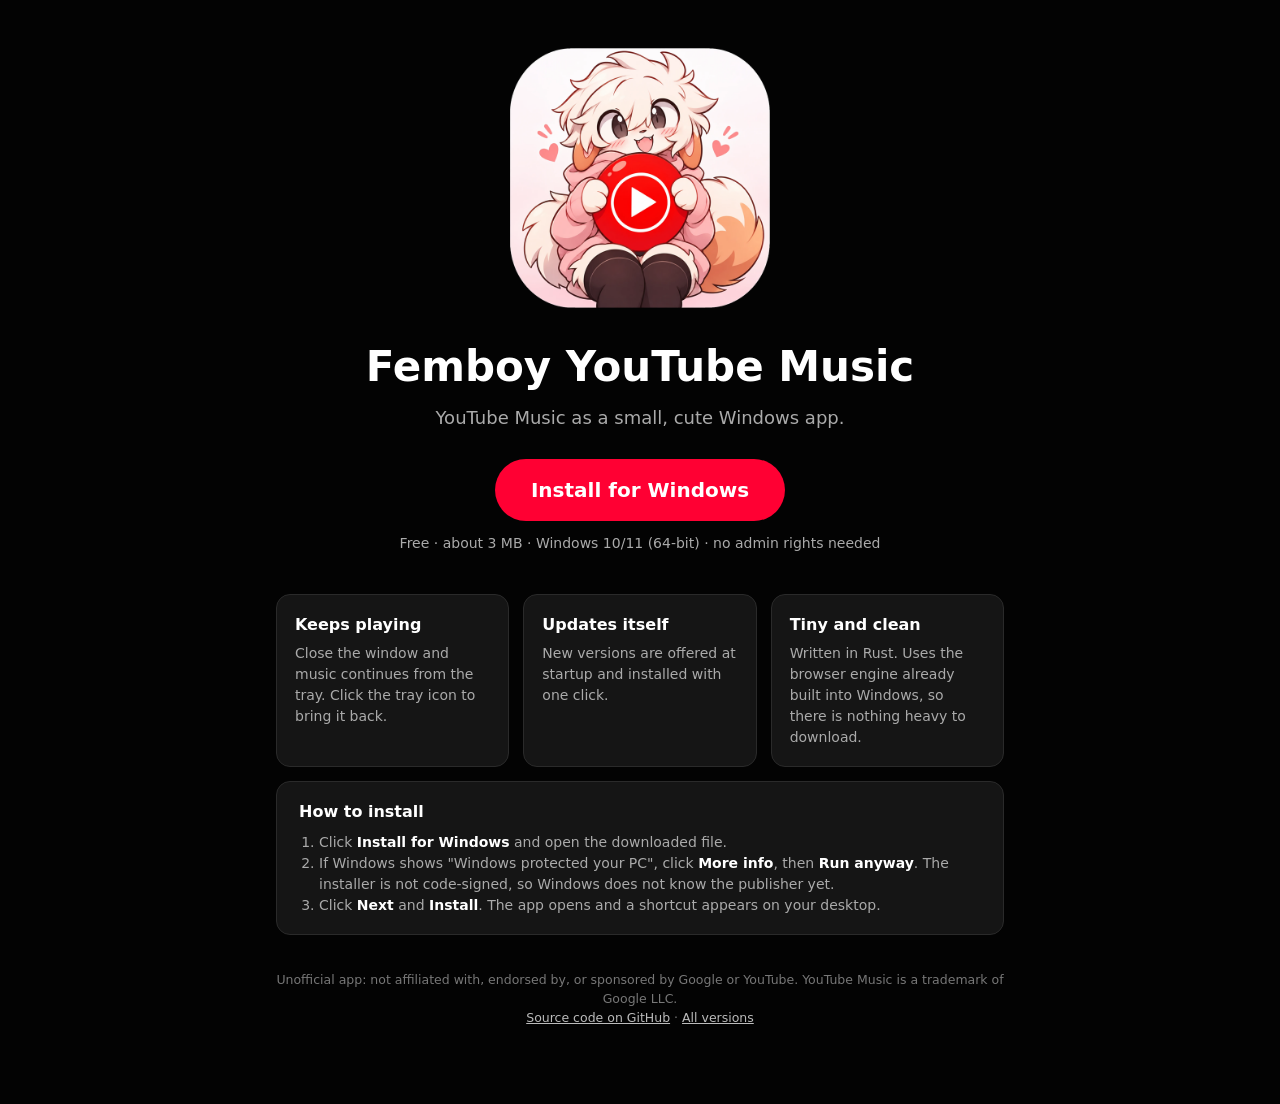
==== docs/index.html @ 1d7eea6f "Add download page (GitHub Pages) Co-Authored-By: Claude Fable 5.2 <noreply@anthropic.com>" ====
<!doctype html>
<html lang="en">
<head>
<meta charset="utf-8">
<meta name="viewport" content="width=device-width, initial-scale=1">
<title>Femboy YouTube Music</title>
<meta name="description" content="An unofficial YouTube Music desktop app for Windows. One-click install, tray playback, automatic updates.">
<link rel="icon" href="mascot.png">
<style>
  :root { --bg: #030303; --card: #151515; --line: #2a2a2a; --text: #fff; --muted: #aaa; --red: #ff0033; }
  * { box-sizing: border-box; }
  body { margin: 0; background: var(--bg); color: var(--text); font-family: "Segoe UI", system-ui, -apple-system, sans-serif; line-height: 1.5; }
  main { max-width: 760px; margin: 0 auto; padding: 48px 16px 64px; text-align: center; }
  .mascot { width: min(260px, 60vw); height: auto; animation: bob 1.8s ease-in-out infinite; }
  h1 { font-size: clamp(28px, 6vw, 42px); margin: 20px 0 6px; }
  .tagline { color: var(--muted); font-size: 18px; margin: 0 0 28px; }
  .install { display: inline-block; background: var(--red); color: #fff; text-decoration: none; font-weight: 700; font-size: 20px; padding: 16px 36px; border-radius: 999px; transition: transform .12s ease, filter .12s ease; }
  .install:hover { transform: translateY(-2px); filter: brightness(1.1); }
  .install:focus-visible { outline: 3px solid #fff; outline-offset: 3px; }
  .meta { color: var(--muted); font-size: 14px; margin: 12px 0 40px; }
  .grid { display: grid; grid-template-columns: repeat(auto-fit, minmax(210px, 1fr)); gap: 14px; text-align: left; }
  .card { background: var(--card); border: 1px solid var(--line); border-radius: 14px; padding: 18px; }
  .card h2 { font-size: 16px; margin: 0 0 6px; }
  .card p { margin: 0; color: var(--muted); font-size: 14px; }
  .steps { text-align: left; background: var(--card); border: 1px solid var(--line); border-radius: 14px; padding: 18px 22px; margin-top: 14px; }
  .steps h2 { font-size: 16px; margin: 0 0 8px; }
  .steps ol { margin: 0; padding-left: 20px; color: var(--muted); font-size: 14px; }
  .steps b { color: var(--text); }
  footer { color: #777; font-size: 12.5px; margin-top: 36px; }
  footer a { color: #bbb; }
  @keyframes bob { 50% { transform: translateY(-7px); } }
  @media (prefers-reduced-motion: reduce) { .mascot { animation: none; } .install { transition: none; } }
</style>
</head>
<body>
<main>
  <img class="mascot" src="mascot.png" alt="" width="260" height="260">
  <h1>Femboy YouTube Music</h1>
  <p class="tagline">YouTube Music as a small, cute Windows app.</p>
  <a class="install" href="https://github.com/ScaraKazuha/femboy-youtube-music/releases/latest/download/Femboy-YouTube-Music-setup.exe">Install for Windows</a>
  <p class="meta">Free · about 3 MB · Windows 10/11 (64-bit) · no admin rights needed</p>

  <div class="grid">
    <div class="card"><h2>Keeps playing</h2><p>Close the window and music continues from the tray. Click the tray icon to bring it back.</p></div>
    <div class="card"><h2>Updates itself</h2><p>New versions are offered at startup and installed with one click.</p></div>
    <div class="card"><h2>Tiny and clean</h2><p>Written in Rust. Uses the browser engine already built into Windows, so there is nothing heavy to download.</p></div>
  </div>

  <div class="steps">
    <h2>How to install</h2>
    <ol>
      <li>Click <b>Install for Windows</b> and open the downloaded file.</li>
      <li>If Windows shows "Windows protected your PC", click <b>More info</b>, then <b>Run anyway</b>. The installer is not code-signed, so Windows does not know the publisher yet.</li>
      <li>Click <b>Next</b> and <b>Install</b>. The app opens and a shortcut appears on your desktop.</li>
    </ol>
  </div>

  <footer>
    <p>Unofficial app: not affiliated with, endorsed by, or sponsored by Google or YouTube. YouTube Music is a trademark of Google LLC.<br>
    <a href="https://github.com/ScaraKazuha/femboy-youtube-music">Source code on GitHub</a> · <a href="https://github.com/ScaraKazuha/femboy-youtube-music/releases">All versions</a></p>
  </footer>
</main>
</body>
</html>
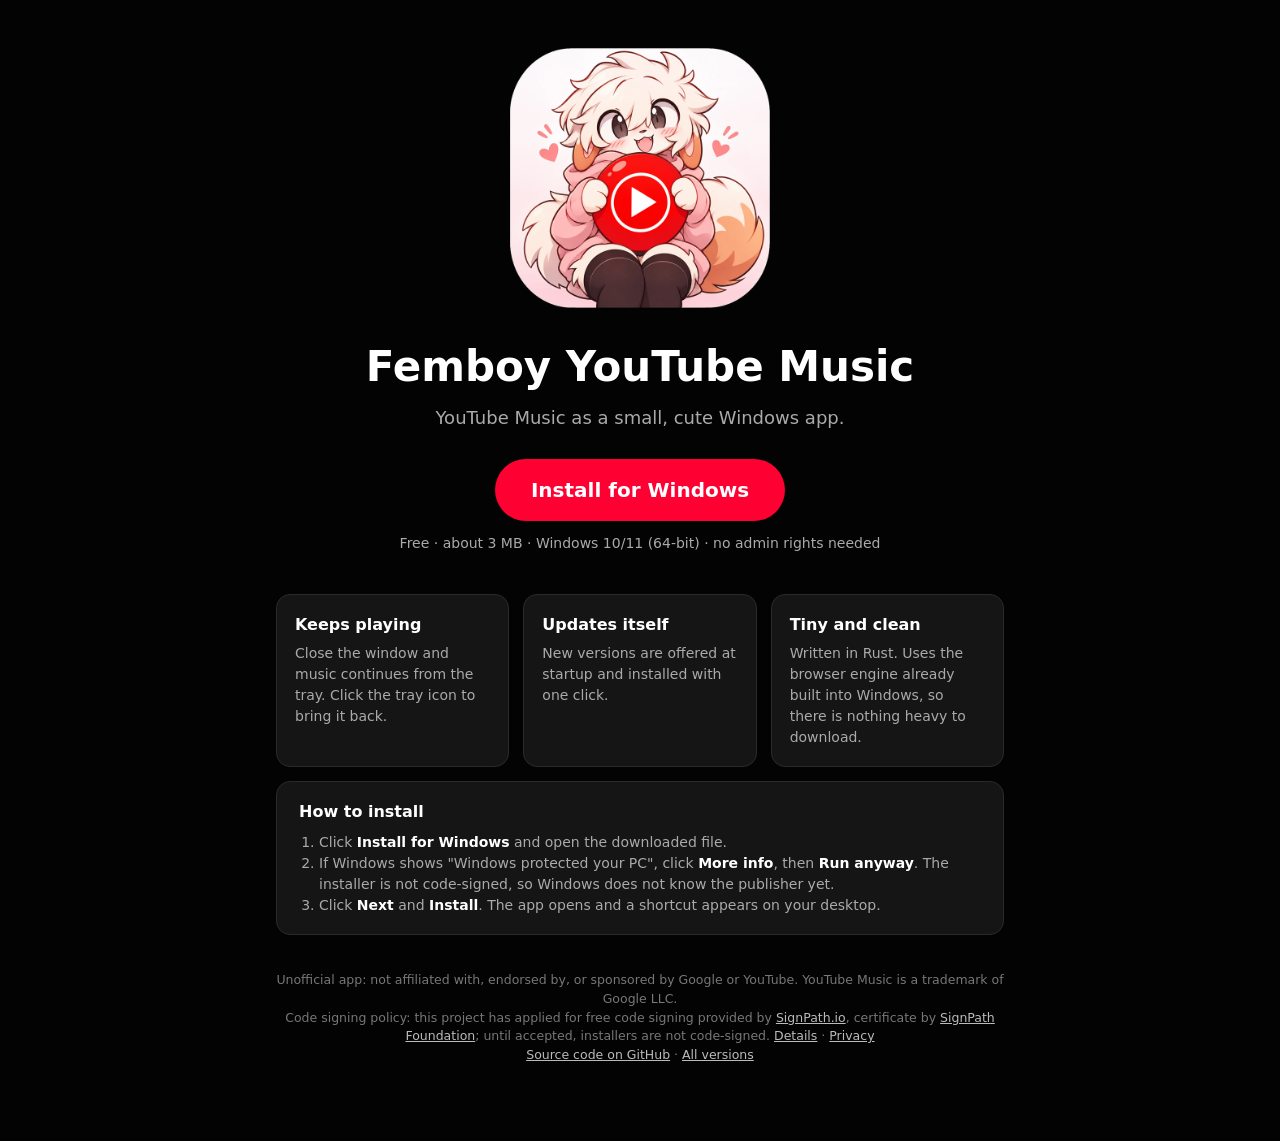
==== commit f00fec7e: "Add code signing policy section (SignPath application pending) Co-Authored-By: Claude Fable 5.2 <nor" ====
--- a/docs/index.html
+++ b/docs/index.html
@@ -57,6 +57,7 @@
 
   <footer>
     <p>Unofficial app: not affiliated with, endorsed by, or sponsored by Google or YouTube. YouTube Music is a trademark of Google LLC.<br>
+    Code signing policy: this project has applied for free code signing provided by <a href="https://signpath.io">SignPath.io</a>, certificate by <a href="https://signpath.org">SignPath Foundation</a>; until accepted, installers are not code-signed. <a href="https://github.com/ScaraKazuha/femboy-youtube-music#code-signing-policy">Details</a> · <a href="https://github.com/ScaraKazuha/femboy-youtube-music#privacy">Privacy</a><br>
     <a href="https://github.com/ScaraKazuha/femboy-youtube-music">Source code on GitHub</a> · <a href="https://github.com/ScaraKazuha/femboy-youtube-music/releases">All versions</a></p>
   </footer>
 </main>
